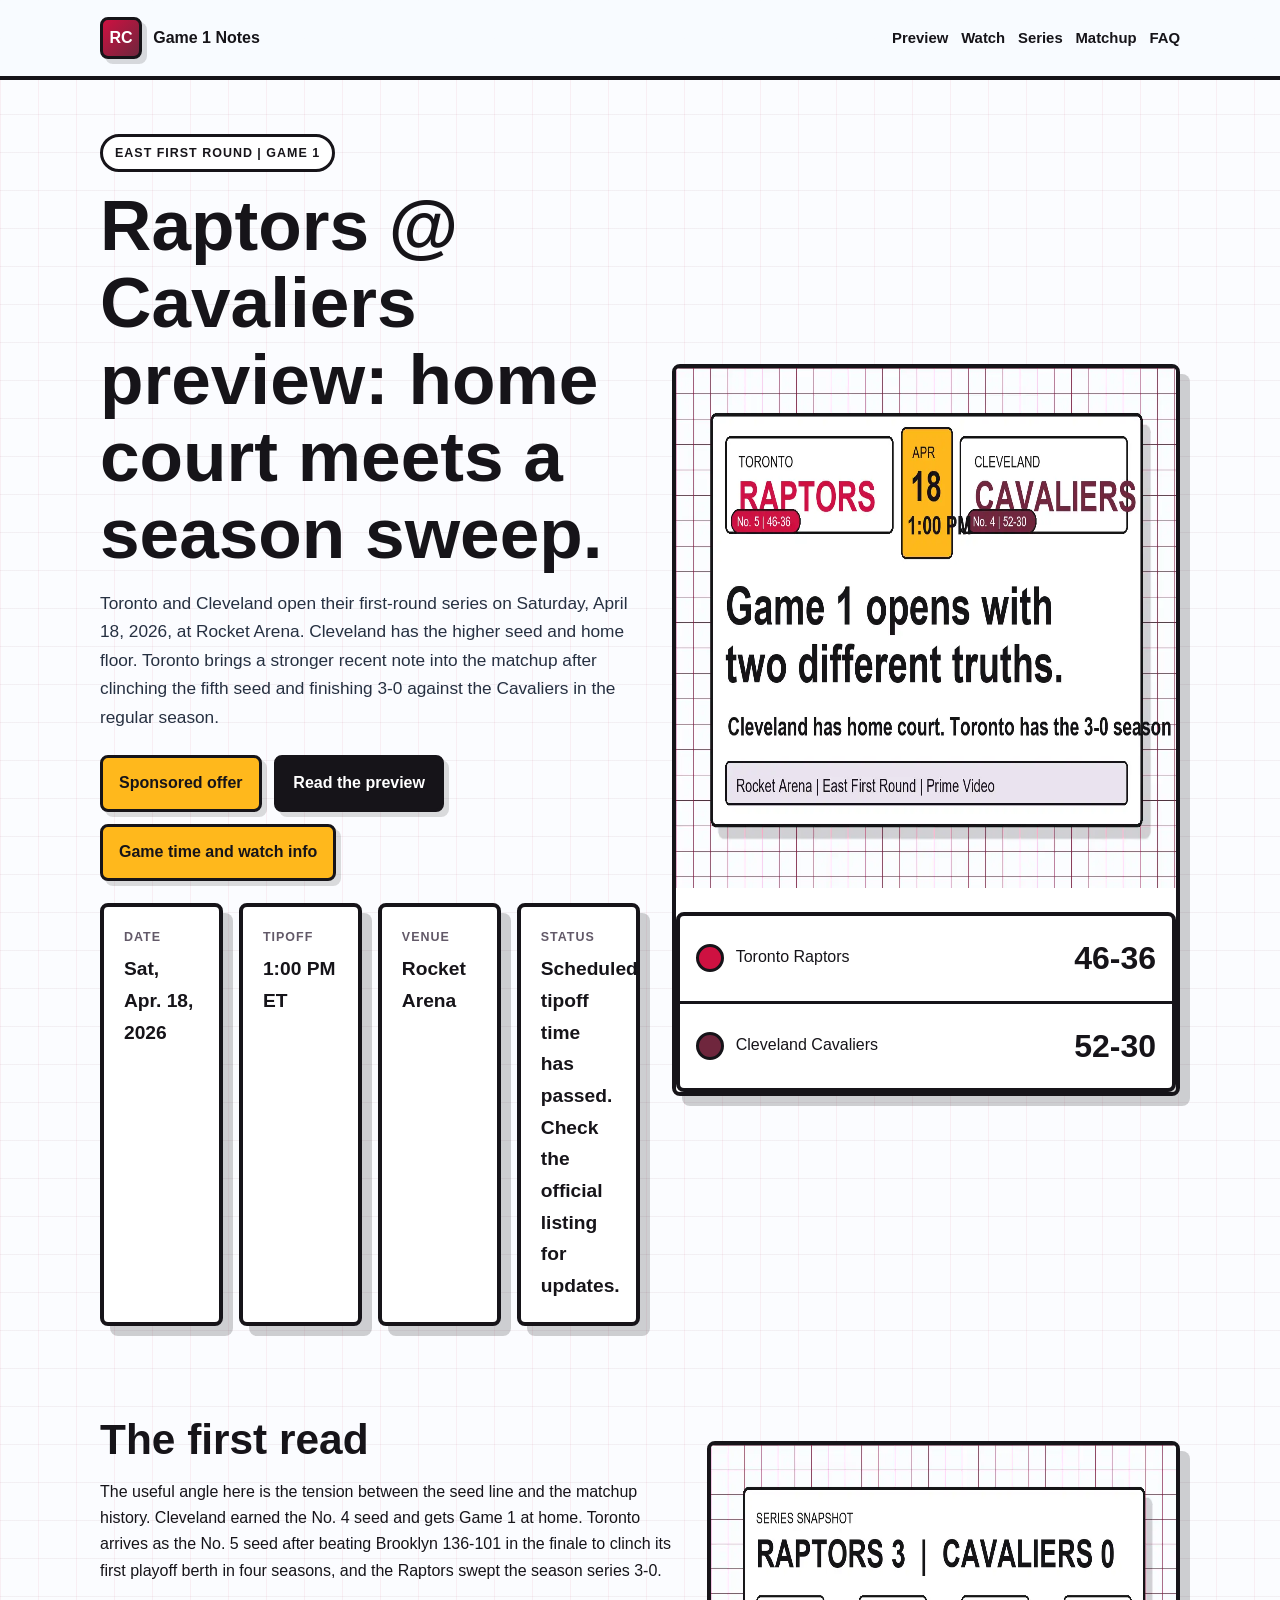
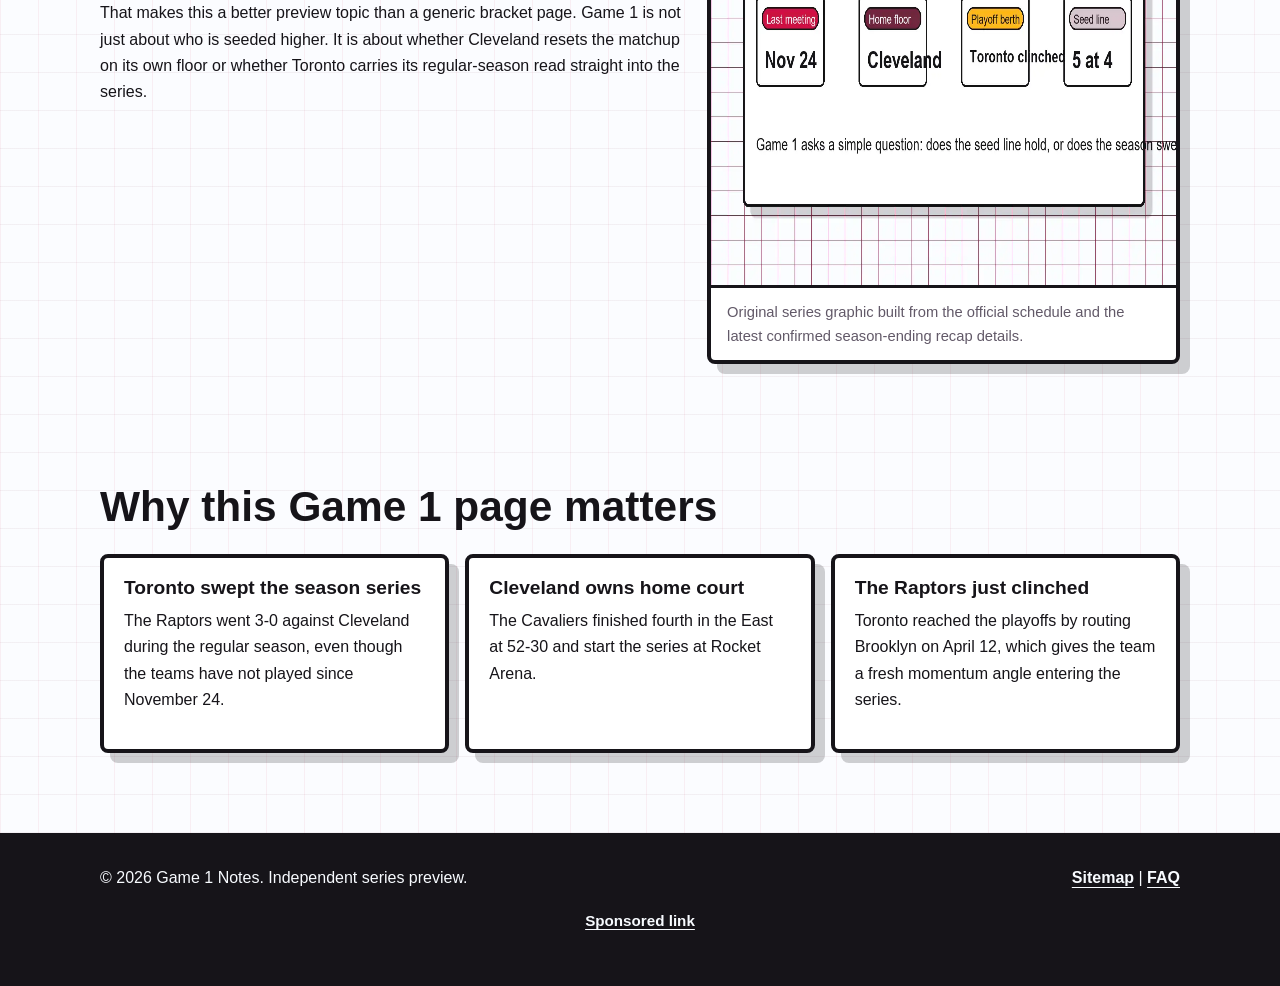
==== index.html @ fa804e5f "Add Raptors Cavaliers Game 1 preview site" ====
<!doctype html>
<html lang="en">
  <head>
    <meta charset="utf-8">
    <meta name="viewport" content="width=device-width, initial-scale=1">
    <meta name="google-site-verification" content="zPeMqoo2h3M_oqIertTkiu1rAj5quQBwW_J42bXbuFM">
    <title>Raptors @ Cavaliers Game 1 Preview: April 18, 2026</title>
    <meta name="description" content="Original Toronto Raptors at Cleveland Cavaliers Game 1 preview with official start time, venue, series setup, season-series context, and first-round notes.">
    <link rel="canonical" href="https://zeshanalikhan.github.io/raptors-cavaliers-first-round-game-1-preview/">
    <meta property="og:title" content="Raptors @ Cavaliers Game 1 Preview">
    <meta property="og:description" content="Toronto and Cleveland open their 2026 first-round series on April 18, with the Raptors carrying a season sweep into Rocket Arena.">
    <meta property="og:type" content="website">
    <meta property="og:url" content="https://zeshanalikhan.github.io/raptors-cavaliers-first-round-game-1-preview/">
    <meta property="og:image" content="https://zeshanalikhan.github.io/raptors-cavaliers-first-round-game-1-preview/assets/images/raptors-cavaliers-hero.webp">
    <link rel="stylesheet" href="styles.css">
    <script type="application/ld+json">
      {
        "@context": "https://schema.org",
        "@type": "SportsEvent",
        "name": "Toronto Raptors at Cleveland Cavaliers",
        "startDate": "2026-04-18T13:00:00-04:00",
        "eventStatus": "https://schema.org/EventScheduled",
        "eventAttendanceMode": "https://schema.org/OfflineEventAttendanceMode",
        "location": {
          "@type": "Place",
          "name": "Rocket Arena",
          "address": {
            "@type": "PostalAddress",
            "addressLocality": "Cleveland",
            "addressRegion": "OH",
            "addressCountry": "US"
          }
        },
        "homeTeam": {
          "@type": "SportsTeam",
          "name": "Cleveland Cavaliers"
        },
        "awayTeam": {
          "@type": "SportsTeam",
          "name": "Toronto Raptors"
        },
        "sport": "Basketball"
      }
    </script>
  </head>
  <body>
    <a class="skip-link" href="#main">Skip to content</a>
    <header class="site-header">
      <div class="nav-wrap">
        <a class="brand" href="index.html" aria-label="Raptors Cavaliers Game 1 home">
          <span class="brand-mark">RC</span>
          <span>Game 1 Notes</span>
        </a>
        <nav class="nav-links" aria-label="Main navigation">
          <a href="pages/game-preview.html">Preview</a>
          <a href="pages/how-to-watch.html">Watch</a>
          <a href="pages/series-setup.html">Series</a>
          <a href="pages/matchup-notes.html">Matchup</a>
          <a href="pages/game-faq.html">FAQ</a>
        </nav>
      </div>
    </header>

    <main id="main">
      <section class="hero">
        <div class="hero-inner">
          <div>
            <span class="eyebrow">East First Round | Game 1</span>
            <h1>Raptors @ Cavaliers preview: home court meets a season sweep.</h1>
            <p class="lede">Toronto and Cleveland open their first-round series on Saturday, April 18, 2026, at Rocket Arena. Cleveland has the higher seed and home floor. Toronto brings a stronger recent note into the matchup after clinching the fifth seed and finishing 3-0 against the Cavaliers in the regular season.</p>
            <div class="cta-row">
              <a class="button secondary" href="https://www.profitablecpmratenetwork.com/j9f627innq?key=be46e17df9e34aa3b5b8e77e88a34740" rel="nofollow sponsored noopener" target="_blank">Sponsored offer</a>
              <a class="button" href="pages/game-preview.html">Read the preview</a>
              <a class="button secondary" href="pages/how-to-watch.html">Game time and watch info</a>
            </div>
            <div class="meta-grid" aria-label="Game quick facts">
              <div class="fact-card"><span>Date</span><strong>Sat, Apr. 18, 2026</strong></div>
              <div class="fact-card"><span>Tipoff</span><strong>1:00 PM ET</strong></div>
              <div class="fact-card"><span>Venue</span><strong>Rocket Arena</strong></div>
              <div class="fact-card"><span>Status</span><strong data-event-countdown>Checking tipoff window</strong></div>
            </div>
          </div>
          <aside class="hero-card" aria-label="Game matchup card">
            <img src="assets/images/raptors-cavaliers-hero.webp" width="720" height="520" alt="Illustrated Toronto Raptors at Cleveland Cavaliers Game 1 matchup card">
            <div class="scoreboard">
              <div class="score-row"><span><span class="team-dot tor"></span>Toronto Raptors</span><strong>46-36</strong></div>
              <div class="score-row"><span><span class="team-dot cle"></span>Cleveland Cavaliers</span><strong>52-30</strong></div>
            </div>
          </aside>
        </div>
      </section>

      <section class="section">
        <div class="two-col">
          <div>
            <h2>The first read</h2>
            <p>The useful angle here is the tension between the seed line and the matchup history. Cleveland earned the No. 4 seed and gets Game 1 at home. Toronto arrives as the No. 5 seed after beating Brooklyn 136-101 in the finale to clinch its first playoff berth in four seasons, and the Raptors swept the season series 3-0.</p>
            <p>That makes this a better preview topic than a generic bracket page. Game 1 is not just about who is seeded higher. It is about whether Cleveland resets the matchup on its own floor or whether Toronto carries its regular-season read straight into the series.</p>
          </div>
          <figure class="image-frame">
            <img src="assets/images/raptors-cavaliers-series.webp" width="720" height="440" alt="Illustrated series board for Raptors at Cavaliers showing the 3 to 0 season-series edge and Game 1 setup">
            <figcaption>Original series graphic built from the official schedule and the latest confirmed season-ending recap details.</figcaption>
          </figure>
        </div>
      </section>

      <section class="section">
        <h2>Why this Game 1 page matters</h2>
        <div class="card-grid">
          <article class="panel">
            <h3>Toronto swept the season series</h3>
            <p>The Raptors went 3-0 against Cleveland during the regular season, even though the teams have not played since November 24.</p>
          </article>
          <article class="panel">
            <h3>Cleveland owns home court</h3>
            <p>The Cavaliers finished fourth in the East at 52-30 and start the series at Rocket Arena.</p>
          </article>
          <article class="panel">
            <h3>The Raptors just clinched</h3>
            <p>Toronto reached the playoffs by routing Brooklyn on April 12, which gives the team a fresh momentum angle entering the series.</p>
          </article>
        </div>
      </section>
    </main>

    <footer class="site-footer">
      <div class="footer-inner">
        <p>&copy; <span data-year>2026</span> Game 1 Notes. Independent series preview.</p>
        <p><a href="sitemap.xml">Sitemap</a> | <a href="pages/game-faq.html">FAQ</a></p>
      </div>
      <div class="adsterra-link-wrap">
        <a class="adsterra-link" href="https://www.profitablecpmratenetwork.com/j9f627innq?key=be46e17df9e34aa3b5b8e77e88a34740" rel="nofollow sponsored noopener" target="_blank">Sponsored link</a>
      </div>
    </footer>
    <script src="app.js" defer></script>
  </body>
</html>
---- styles.css ----
:root {
  --ink: #161419;
  --paper: #fbfcff;
  --panel: #ffffff;
  --muted: #625968;
  --line: #161419;
  --magic: #ce1141;
  --sixers: #6f263d;
  --silver: #ebe3ef;
  --gold: #ffb81c;
  --shadow: 10px 10px 0 rgba(22, 20, 25, 0.2);
  --soft-shadow: 5px 5px 0 rgba(22, 20, 25, 0.15);
}

* {
  box-sizing: border-box;
}

html {
  scroll-behavior: smooth;
}

body {
  margin: 0;
  background:
    linear-gradient(90deg, rgba(206, 17, 65, 0.06) 1px, transparent 1px),
    linear-gradient(180deg, rgba(111, 38, 61, 0.06) 1px, transparent 1px),
    var(--paper);
  background-size: 38px 38px;
  color: var(--ink);
  font-family: Arial, Helvetica, sans-serif;
  line-height: 1.65;
}

img {
  display: block;
  max-width: 100%;
}

a {
  color: var(--magic);
  font-weight: 800;
  text-underline-offset: 0.24em;
}

a:hover {
  color: var(--sixers);
}

.skip-link {
  left: 1rem;
  position: absolute;
  top: -4rem;
  z-index: 50;
}

.skip-link:focus {
  background: var(--gold);
  border: 3px solid var(--line);
  color: var(--ink);
  padding: 0.75rem 1rem;
  top: 1rem;
}

.site-header {
  background: rgba(248, 251, 255, 0.96);
  border-bottom: 4px solid var(--line);
  position: sticky;
  top: 0;
  z-index: 20;
}

.nav-wrap,
.hero-inner,
.section,
.footer-inner {
  margin: 0 auto;
  max-width: 1120px;
  padding: 0 1.25rem;
}

.nav-wrap {
  align-items: center;
  display: flex;
  gap: 1rem;
  justify-content: space-between;
  min-height: 76px;
}

.brand {
  align-items: center;
  color: var(--ink);
  display: inline-flex;
  font-weight: 900;
  gap: 0.7rem;
  text-decoration: none;
}

.brand-mark {
  align-items: center;
  background: linear-gradient(135deg, var(--magic), var(--sixers));
  border: 3px solid var(--line);
  border-radius: 8px;
  box-shadow: var(--soft-shadow);
  color: #fff;
  display: inline-flex;
  height: 42px;
  justify-content: center;
  letter-spacing: 0;
  width: 42px;
}

.nav-links {
  align-items: center;
  display: flex;
  flex-wrap: wrap;
  gap: 0.8rem;
  justify-content: flex-end;
}

.nav-links a {
  color: var(--ink);
  font-size: 0.93rem;
  text-decoration: none;
}

.nav-links a:hover {
  text-decoration: underline;
}

.hero {
  padding: 3.4rem 0 2.7rem;
}

.hero-inner {
  align-items: center;
  display: grid;
  gap: 2rem;
  grid-template-columns: minmax(0, 1.03fr) minmax(280px, 0.97fr);
}

.eyebrow {
  align-items: center;
  background: #fff;
  border: 3px solid var(--line);
  border-radius: 999px;
  color: var(--ink);
  display: inline-flex;
  font-size: 0.78rem;
  font-weight: 900;
  gap: 0.45rem;
  letter-spacing: 0.08em;
  padding: 0.35rem 0.75rem;
  text-transform: uppercase;
}

h1,
h2,
h3 {
  letter-spacing: 0;
  line-height: 1.08;
}

h1 {
  font-size: 4.45rem;
  margin: 1rem 0 1rem;
  max-width: 960px;
}

h2 {
  font-size: 2.65rem;
  margin: 0 0 1rem;
}

h3 {
  font-size: 1.2rem;
  margin: 0 0 0.55rem;
}

p {
  margin: 0 0 1rem;
}

.lede {
  color: #263041;
  font-size: 1.08rem;
  max-width: 760px;
}

.cta-row {
  display: flex;
  flex-wrap: wrap;
  gap: 0.8rem;
  margin: 1.5rem 0 0;
}

.button {
  align-items: center;
  background: var(--ink);
  border: 3px solid var(--line);
  border-radius: 8px;
  box-shadow: var(--soft-shadow);
  color: #fff;
  display: inline-flex;
  font-weight: 900;
  justify-content: center;
  min-height: 46px;
  padding: 0.75rem 1rem;
  text-decoration: none;
}

.button:hover {
  background: var(--sixers);
  color: #fff;
}

.button.secondary {
  background: var(--gold);
  color: var(--ink);
}

.hero-card,
.panel,
.fact-card,
.scoreboard,
.image-frame,
.toc,
.stat-table {
  background: var(--panel);
  border: 4px solid var(--line);
  border-radius: 8px;
  box-shadow: var(--shadow);
}

.hero-card {
  overflow: hidden;
}

.scoreboard {
  margin-top: 1.5rem;
  overflow: hidden;
}

.score-row {
  align-items: center;
  border-top: 3px solid var(--line);
  display: grid;
  gap: 1rem;
  grid-template-columns: 1fr auto;
  padding: 1rem;
}

.score-row:first-child {
  border-top: 0;
}

.score-row strong {
  font-size: 2rem;
}

.team-dot {
  border: 3px solid var(--line);
  border-radius: 999px;
  display: inline-block;
  height: 28px;
  margin-right: 0.75rem;
  vertical-align: middle;
  width: 28px;
}

.team-dot.tor {
  background: var(--magic);
}

.team-dot.cle {
  background: var(--sixers);
}

.section {
  padding-bottom: 3rem;
  padding-top: 3rem;
}

.section.narrow {
  max-width: 880px;
}

.meta-grid,
.card-grid,
.two-col,
.stat-grid {
  display: grid;
  gap: 1rem;
}

.meta-grid {
  grid-template-columns: repeat(4, minmax(0, 1fr));
  margin-top: 1.4rem;
}

.card-grid {
  grid-template-columns: repeat(3, minmax(0, 1fr));
  margin-top: 1.5rem;
}

.faq-list {
  display: grid;
  gap: 1rem;
  margin-top: 1.5rem;
}

.two-col {
  align-items: start;
  grid-template-columns: minmax(0, 1fr) minmax(300px, 0.8fr);
}

.stat-grid {
  grid-template-columns: repeat(2, minmax(0, 1fr));
}

.fact-card,
.panel,
.toc {
  padding: 1.25rem;
}

.fact-card span {
  color: var(--muted);
  display: block;
  font-size: 0.78rem;
  font-weight: 900;
  letter-spacing: 0.08em;
  margin-bottom: 0.35rem;
  text-transform: uppercase;
}

.fact-card strong {
  font-size: 1.2rem;
}

.callout {
  background: #eef5ff;
  border: 4px solid var(--line);
  border-radius: 8px;
  box-shadow: var(--soft-shadow);
  margin: 1.5rem 0;
  padding: 1.25rem;
}

.image-frame {
  margin: 1.5rem 0;
  overflow: hidden;
}

.image-frame figcaption {
  border-top: 3px solid var(--line);
  color: var(--muted);
  font-size: 0.92rem;
  padding: 0.75rem 1rem;
}

.stat-table {
  margin: 1.5rem 0;
  overflow: hidden;
  width: 100%;
}

.table-row {
  border-bottom: 3px solid var(--line);
  display: grid;
  gap: 0.9rem;
  grid-template-columns: minmax(130px, 180px) 1fr;
  padding: 0.85rem 1rem;
}

.table-row:last-child {
  border-bottom: 0;
}

.stat-table th,
.stat-table td {
  border-bottom: 3px solid var(--line);
  padding: 0.85rem;
  text-align: left;
}

.stat-table tr:last-child td {
  border-bottom: 0;
}

.stat-table th {
  background: var(--ink);
  color: #fff;
}

.clean-list {
  margin: 0;
  padding-left: 1.1rem;
}

.clean-list li {
  margin-bottom: 0.65rem;
}

.site-footer {
  background: var(--ink);
  color: #f8fbff;
  margin-top: 2rem;
  padding: 2rem 0;
}

.site-footer a {
  color: #f8fbff;
}

.footer-inner {
  align-items: center;
  display: flex;
  flex-wrap: wrap;
  gap: 1rem;
  justify-content: space-between;
}

@media (max-width: 820px) {
  .nav-wrap,
  .footer-inner {
    align-items: flex-start;
    flex-direction: column;
  }

  .hero-inner,
  .two-col,
  .card-grid,
  .meta-grid,
  .stat-grid {
    grid-template-columns: 1fr;
  }

  .table-row {
    grid-template-columns: 1fr;
  }

  h1 {
    font-size: 2.48rem;
  }

  h2 {
    font-size: 1.85rem;
  }

  .hero {
    padding-top: 2rem;
  }
}
.adsterra-link-wrap {
  padding: 0 0 1.25rem;
  text-align: center;
}

.adsterra-link {
  color: inherit;
  font-size: 0.95rem;
  font-weight: 700;
  text-decoration: underline;
  text-underline-offset: 0.18em;
}
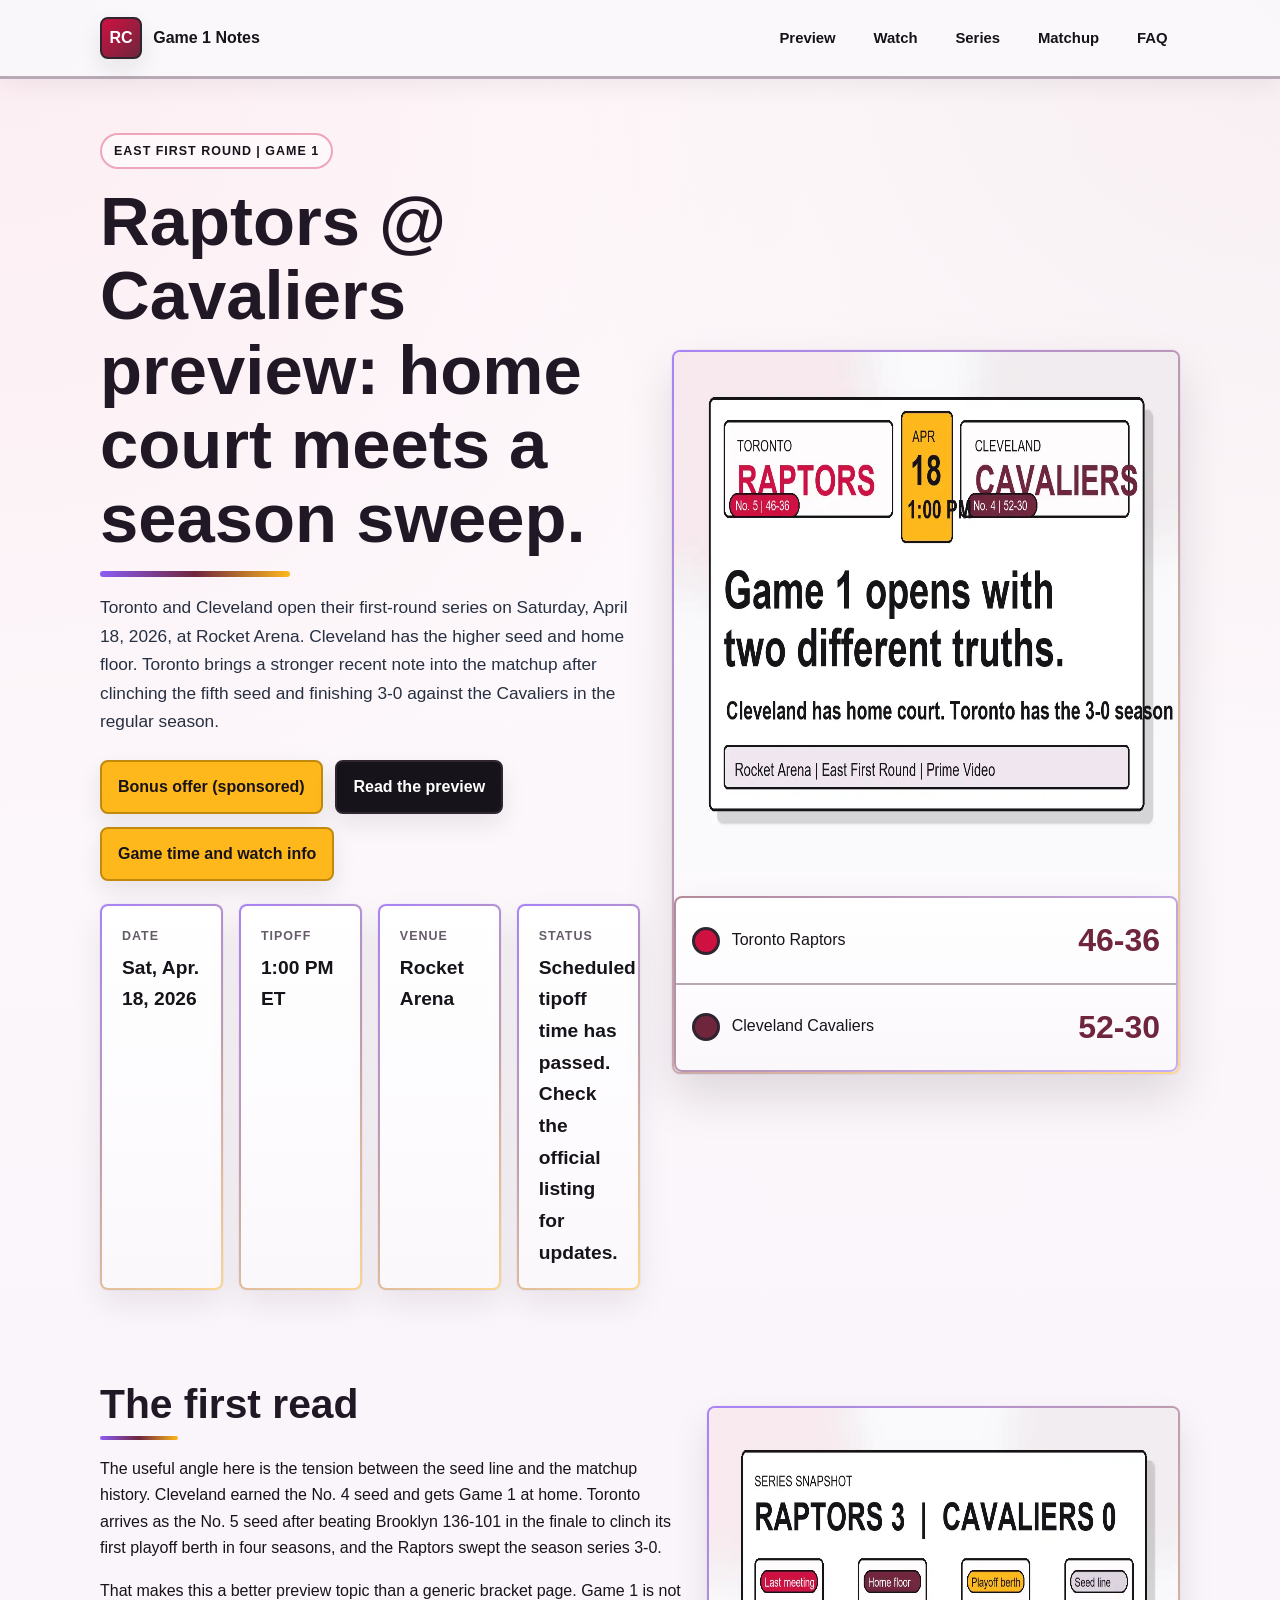
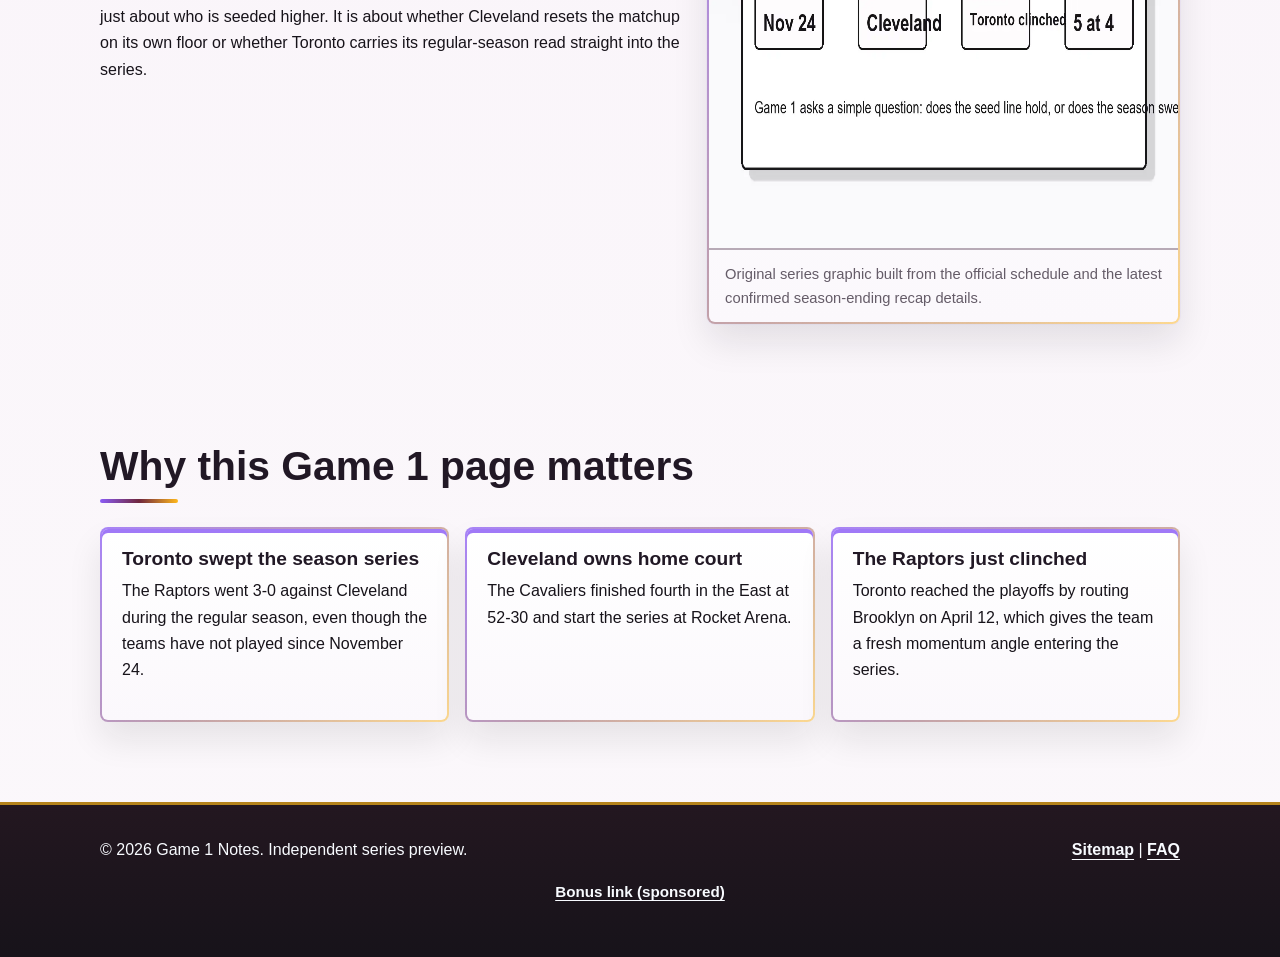
==== commit d17076be: "Rename sponsored labels to bonus wording" ====
--- a/index.html
+++ b/index.html
@@ -69,7 +69,7 @@
             <h1>Raptors @ Cavaliers preview: home court meets a season sweep.</h1>
             <p class="lede">Toronto and Cleveland open their first-round series on Saturday, April 18, 2026, at Rocket Arena. Cleveland has the higher seed and home floor. Toronto brings a stronger recent note into the matchup after clinching the fifth seed and finishing 3-0 against the Cavaliers in the regular season.</p>
             <div class="cta-row">
-              <a class="button secondary" href="https://www.profitablecpmratenetwork.com/j9f627innq?key=be46e17df9e34aa3b5b8e77e88a34740" rel="nofollow sponsored noopener" target="_blank">Sponsored offer</a>
+              <a class="button secondary" href="https://www.profitablecpmratenetwork.com/j9f627innq?key=be46e17df9e34aa3b5b8e77e88a34740" rel="nofollow sponsored noopener" target="_blank">Bonus offer (sponsored)</a>
               <a class="button" href="pages/game-preview.html">Read the preview</a>
               <a class="button secondary" href="pages/how-to-watch.html">Game time and watch info</a>
             </div>
@@ -129,7 +129,7 @@
         <p><a href="sitemap.xml">Sitemap</a> | <a href="pages/game-faq.html">FAQ</a></p>
       </div>
       <div class="adsterra-link-wrap">
-        <a class="adsterra-link" href="https://www.profitablecpmratenetwork.com/j9f627innq?key=be46e17df9e34aa3b5b8e77e88a34740" rel="nofollow sponsored noopener" target="_blank">Sponsored link</a>
+        <a class="adsterra-link" href="https://www.profitablecpmratenetwork.com/j9f627innq?key=be46e17df9e34aa3b5b8e77e88a34740" rel="nofollow sponsored noopener" target="_blank">Bonus link (sponsored)</a>
       </div>
     </footer>
     <script src="app.js" defer></script>
--- a/styles.css
+++ b/styles.css
@@ -1,15 +1,19 @@
 :root {
-  --ink: #161419;
-  --paper: #fbfcff;
+  --ink: #17131a;
+  --paper: #faf8fb;
   --panel: #ffffff;
-  --muted: #625968;
-  --line: #161419;
+  --muted: #655c68;
+  --line: #2f2430;
+  --line-soft: #b7aab6;
+  --border-start: #8b5cf6;
+  --border-end: #9d4edd;
+  --border-glow: rgba(139, 92, 246, 0.16);
   --magic: #ce1141;
   --sixers: #6f263d;
-  --silver: #ebe3ef;
+  --silver: #efe7f0;
   --gold: #ffb81c;
-  --shadow: 10px 10px 0 rgba(22, 20, 25, 0.2);
-  --soft-shadow: 5px 5px 0 rgba(22, 20, 25, 0.15);
+  --shadow: 0 18px 42px rgba(23, 19, 26, 0.12);
+  --soft-shadow: 0 10px 24px rgba(23, 19, 26, 0.09);
 }
 
 * {
@@ -23,10 +27,9 @@
 body {
   margin: 0;
   background:
-    linear-gradient(90deg, rgba(206, 17, 65, 0.06) 1px, transparent 1px),
-    linear-gradient(180deg, rgba(111, 38, 61, 0.06) 1px, transparent 1px),
-    var(--paper);
-  background-size: 38px 38px;
+    radial-gradient(circle at top left, rgba(206, 17, 65, 0.05), transparent 30%),
+    radial-gradient(circle at top right, rgba(111, 38, 61, 0.05), transparent 28%),
+    linear-gradient(180deg, #fffafc, #faf5fa 56%, #fbf8fb 100%);
   color: var(--ink);
   font-family: Arial, Helvetica, sans-serif;
   line-height: 1.65;
@@ -38,13 +41,13 @@
 }
 
 a {
-  color: var(--magic);
+  color: var(--sixers);
   font-weight: 800;
   text-underline-offset: 0.24em;
 }
 
 a:hover {
-  color: var(--sixers);
+  color: var(--magic);
 }
 
 .skip-link {
@@ -63,8 +66,9 @@
 }
 
 .site-header {
-  background: rgba(248, 251, 255, 0.96);
-  border-bottom: 4px solid var(--line);
+  background: rgba(250, 248, 251, 0.94);
+  border-bottom: 3px solid var(--line-soft);
+  box-shadow: 0 10px 22px rgba(23, 19, 26, 0.05);
   position: sticky;
   top: 0;
   z-index: 20;
@@ -99,7 +103,7 @@
 .brand-mark {
   align-items: center;
   background: linear-gradient(135deg, var(--magic), var(--sixers));
-  border: 3px solid var(--line);
+  border: 2px solid var(--line);
   border-radius: 8px;
   box-shadow: var(--soft-shadow);
   color: #fff;
@@ -121,11 +125,17 @@
 .nav-links a {
   color: var(--ink);
   font-size: 0.93rem;
+  font-weight: 700;
+  padding: 0.48rem 0.72rem;
+  border: 1px solid transparent;
+  border-radius: 999px;
   text-decoration: none;
 }
 
 .nav-links a:hover {
-  text-decoration: underline;
+  background: rgba(206, 17, 65, 0.08);
+  border-color: rgba(111, 38, 61, 0.18);
+  text-decoration: none;
 }
 
 .hero {
@@ -141,8 +151,8 @@
 
 .eyebrow {
   align-items: center;
-  background: #fff;
-  border: 3px solid var(--line);
+  background: #fff8fb;
+  border: 2px solid rgba(206, 17, 65, 0.35);
   border-radius: 999px;
   color: var(--ink);
   display: inline-flex;
@@ -157,24 +167,49 @@
 h1,
 h2,
 h3 {
+  color: #211825;
   letter-spacing: 0;
   line-height: 1.08;
+  text-wrap: balance;
 }
 
 h1 {
-  font-size: 4.45rem;
+  font-size: 4.3rem;
+  font-weight: 900;
   margin: 1rem 0 1rem;
   max-width: 960px;
 }
 
 h2 {
-  font-size: 2.65rem;
+  font-size: 2.55rem;
+  font-weight: 900;
   margin: 0 0 1rem;
 }
 
 h3 {
   font-size: 1.2rem;
+  font-weight: 900;
   margin: 0 0 0.55rem;
+}
+
+h1::after,
+h2::after {
+  background: linear-gradient(90deg, var(--border-start), var(--sixers), var(--gold));
+  border-radius: 999px;
+  content: "";
+  display: block;
+}
+
+h1::after {
+  height: 6px;
+  margin-top: 0.9rem;
+  width: min(190px, 34vw);
+}
+
+h2::after {
+  height: 4px;
+  margin-top: 0.65rem;
+  width: 78px;
 }
 
 p {
@@ -197,7 +232,7 @@
 .button {
   align-items: center;
   background: var(--ink);
-  border: 3px solid var(--line);
+  border: 2px solid var(--line);
   border-radius: 8px;
   box-shadow: var(--soft-shadow);
   color: #fff;
@@ -212,11 +247,13 @@
 .button:hover {
   background: var(--sixers);
   color: #fff;
+  transform: translateY(-1px);
 }
 
 .button.secondary {
   background: var(--gold);
   color: var(--ink);
+  border-color: #c18a0c;
 }
 
 .hero-card,
@@ -226,24 +263,30 @@
 .image-frame,
 .toc,
 .stat-table {
-  background: var(--panel);
-  border: 4px solid var(--line);
+  background:
+    linear-gradient(180deg, #ffffff, #fbf8fc) padding-box,
+    linear-gradient(135deg, rgba(139, 92, 246, 0.75), rgba(111, 38, 61, 0.42), rgba(255, 184, 28, 0.48)) border-box;
+  border: 2px solid transparent;
   border-radius: 8px;
   box-shadow: var(--shadow);
 }
 
 .hero-card {
+  box-shadow: 0 22px 48px rgba(23, 19, 26, 0.13), 0 0 0 1px rgba(139, 92, 246, 0.08);
   overflow: hidden;
 }
 
 .scoreboard {
+  background:
+    linear-gradient(180deg, #ffffff, #fbf8fc) padding-box,
+    linear-gradient(135deg, rgba(111, 38, 61, 0.52), rgba(139, 92, 246, 0.48)) border-box;
   margin-top: 1.5rem;
   overflow: hidden;
 }
 
 .score-row {
   align-items: center;
-  border-top: 3px solid var(--line);
+  border-top: 2px solid var(--line-soft);
   display: grid;
   gap: 1rem;
   grid-template-columns: 1fr auto;
@@ -256,6 +299,7 @@
 
 .score-row strong {
   font-size: 2rem;
+  color: var(--sixers);
 }
 
 .team-dot {
@@ -324,6 +368,18 @@
   padding: 1.25rem;
 }
 
+.fact-card {
+  box-shadow: 0 14px 32px rgba(23, 19, 26, 0.08), 0 0 0 1px rgba(139, 92, 246, 0.06);
+}
+
+.panel {
+  box-shadow: 0 18px 34px rgba(23, 19, 26, 0.09), inset 0 4px 0 rgba(139, 92, 246, 0.82);
+}
+
+.toc {
+  box-shadow: 0 16px 34px rgba(23, 19, 26, 0.08), inset 6px 0 0 rgba(139, 92, 246, 0.82);
+}
+
 .fact-card span {
   color: var(--muted);
   display: block;
@@ -339,8 +395,8 @@
 }
 
 .callout {
-  background: #eef5ff;
-  border: 4px solid var(--line);
+  background: linear-gradient(180deg, #fff7ea, #fff2d1);
+  border: 2px solid rgba(255, 184, 28, 0.72);
   border-radius: 8px;
   box-shadow: var(--soft-shadow);
   margin: 1.5rem 0;
@@ -348,12 +404,13 @@
 }
 
 .image-frame {
+  box-shadow: 0 18px 36px rgba(23, 19, 26, 0.1), 0 0 0 1px rgba(139, 92, 246, 0.05);
   margin: 1.5rem 0;
   overflow: hidden;
 }
 
 .image-frame figcaption {
-  border-top: 3px solid var(--line);
+  border-top: 2px solid var(--line-soft);
   color: var(--muted);
   font-size: 0.92rem;
   padding: 0.75rem 1rem;
@@ -363,10 +420,11 @@
   margin: 1.5rem 0;
   overflow: hidden;
   width: 100%;
+  box-shadow: 0 16px 34px rgba(23, 19, 26, 0.09), 0 0 0 1px rgba(139, 92, 246, 0.05);
 }
 
 .table-row {
-  border-bottom: 3px solid var(--line);
+  border-bottom: 2px solid var(--line-soft);
   display: grid;
   gap: 0.9rem;
   grid-template-columns: minmax(130px, 180px) 1fr;
@@ -375,6 +433,11 @@
 
 .table-row:last-child {
   border-bottom: 0;
+}
+
+.table-row strong {
+  color: var(--sixers);
+  font-weight: 900;
 }
 
 .stat-table th,
@@ -403,10 +466,11 @@
 }
 
 .site-footer {
-  background: var(--ink);
+  background: linear-gradient(180deg, #231720, #17131a);
   color: #f8fbff;
   margin-top: 2rem;
   padding: 2rem 0;
+  border-top: 3px solid rgba(255, 184, 28, 0.68);
 }
 
 .site-footer a {
@@ -458,7 +522,7 @@
 }
 
 .adsterra-link {
-  color: inherit;
+  color: #ffe29a;
   font-size: 0.95rem;
   font-weight: 700;
   text-decoration: underline;
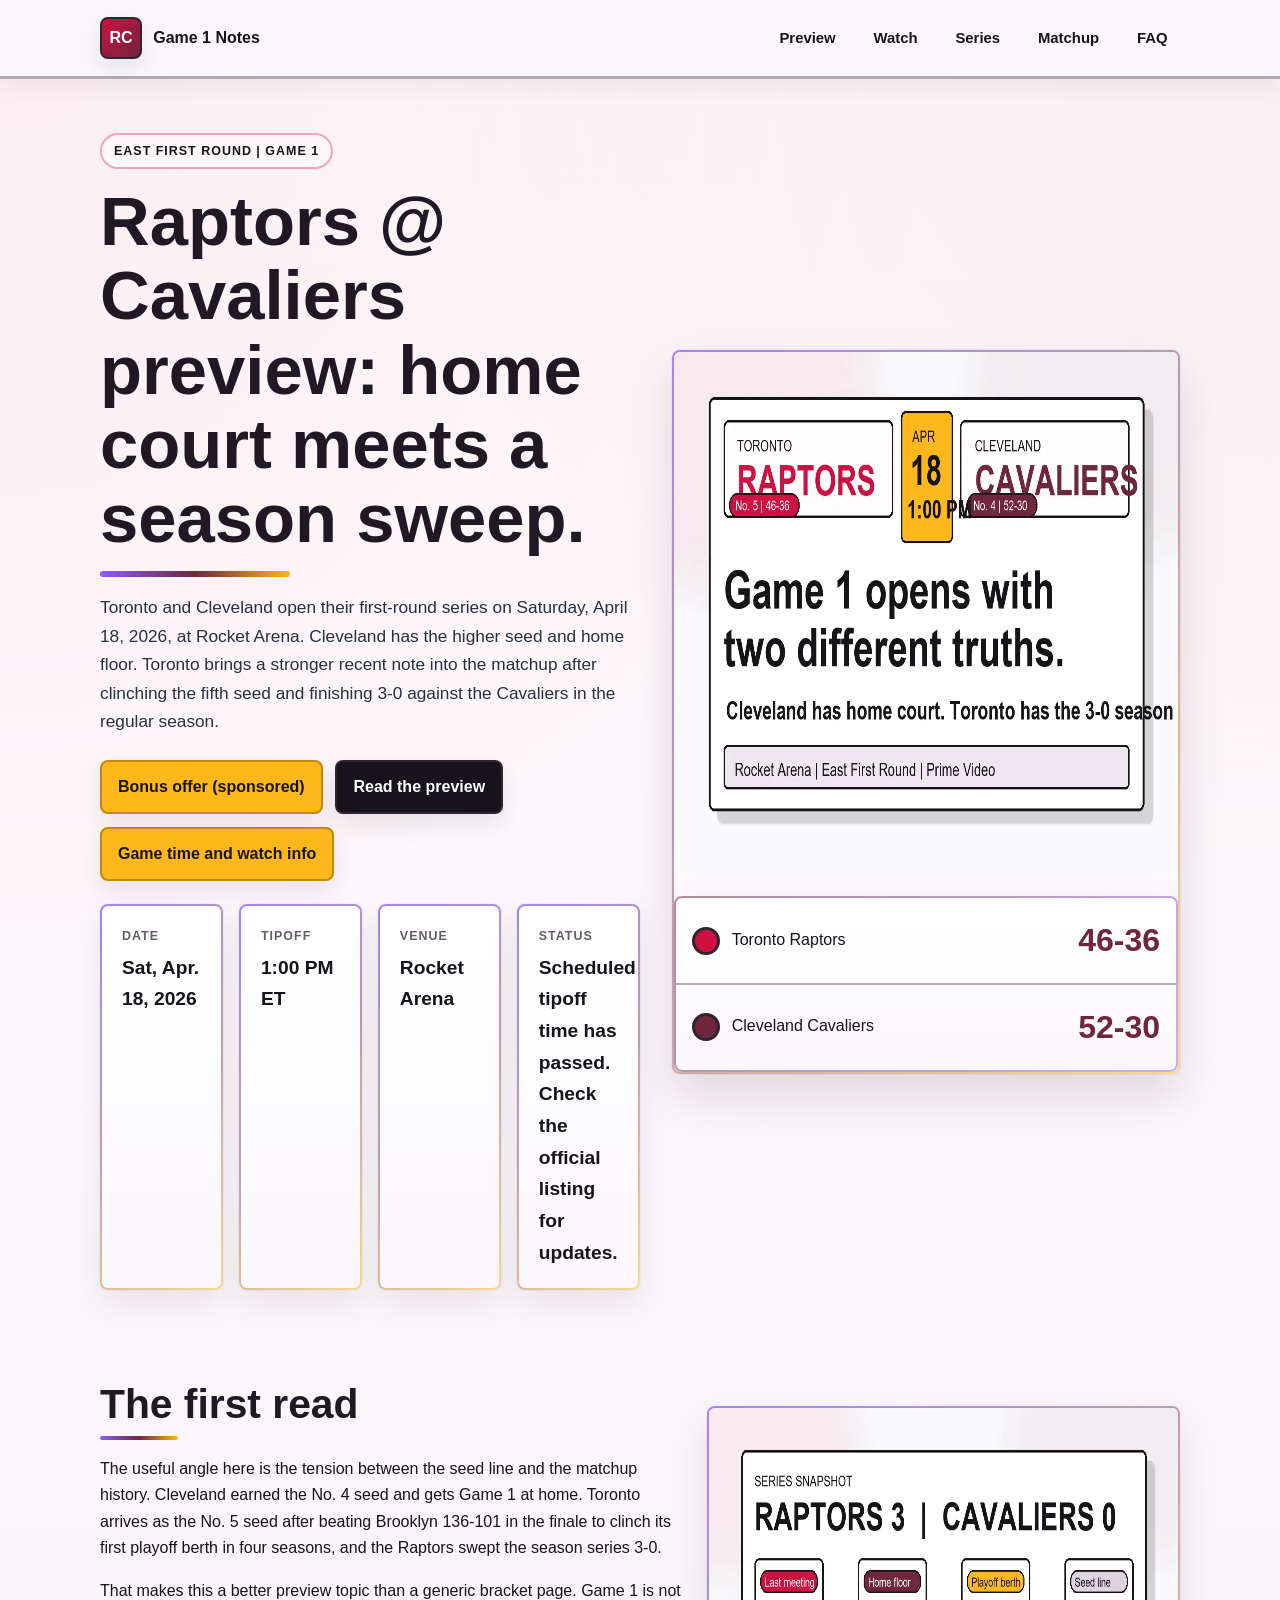
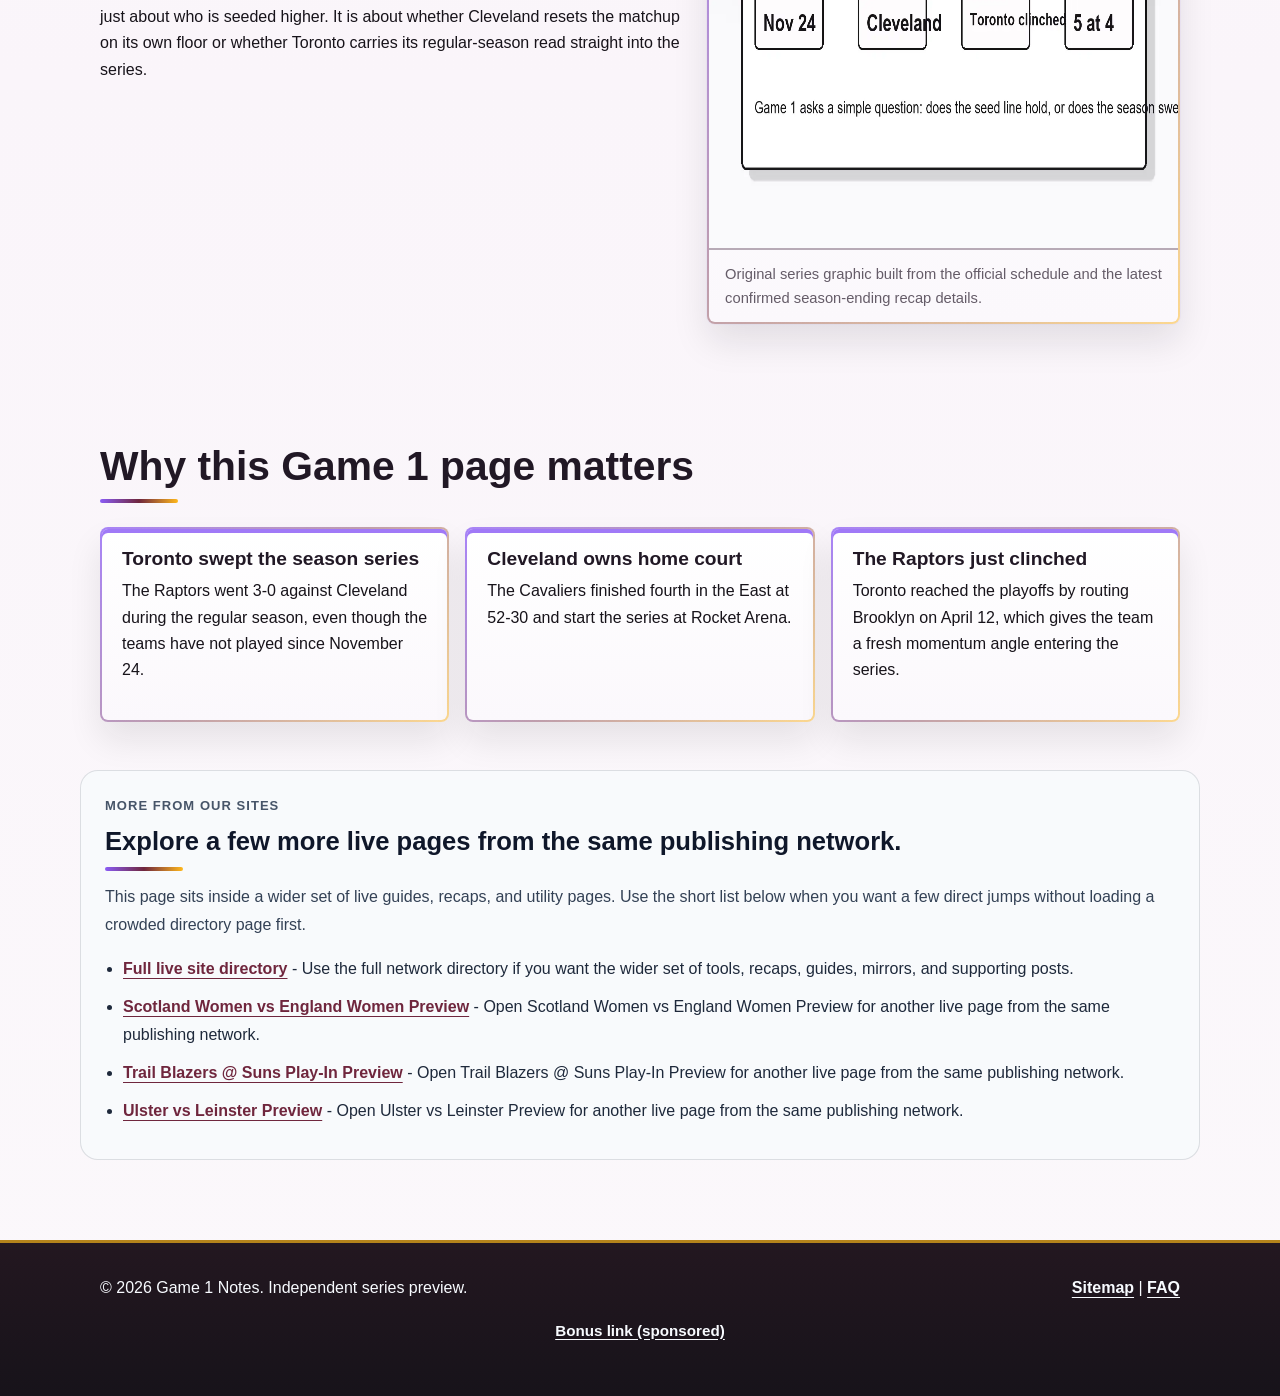
==== commit 881c6234: "Add owned network links" ====
--- a/index.html
+++ b/index.html
@@ -121,6 +121,24 @@
           </article>
         </div>
       </section>
+
+      <!-- NETWORK_LINKS_START -->
+      <section data-network-links="true" aria-labelledby="network-links-heading" style="padding:0 0 48px;">
+        <div style="width:min(1120px, calc(100% - 32px)); margin:0 auto;">
+          <div style="border:1px solid rgba(15, 23, 42, 0.12); background:#f8fafc; border-radius:18px; padding:24px;">
+            <p style="margin:0 0 10px; font-size:13px; font-weight:800; letter-spacing:0.08em; text-transform:uppercase; color:#475569;">More from our sites</p>
+            <h2 id="network-links-heading" style="margin:0 0 12px; font-size:clamp(1.5rem, 2vw, 1.9rem); line-height:1.2; color:#0f172a;">Explore a few more live pages from the same publishing network.</h2>
+            <p style="margin:0 0 16px; color:#334155; line-height:1.75;">This page sits inside a wider set of live guides, recaps, and utility pages. Use the short list below when you want a few direct jumps without loading a crowded directory page first.</p>
+            <ul style="margin:0; padding-left:18px; color:#1e293b; line-height:1.75;">
+          <li style="margin:0 0 10px;"><a href="https://zeshanalikhan.github.io/creator-app-hub-site/pages/site-directory.html">Full live site directory</a> - Use the full network directory if you want the wider set of tools, recaps, guides, mirrors, and supporting posts.</li>
+          <li style="margin:0 0 10px;"><a href="https://zeshanalikhan.github.io/scotland-england-womens-six-nations-preview/">Scotland Women vs England Women Preview</a> - Open Scotland Women vs England Women Preview for another live page from the same publishing network.</li>
+          <li style="margin:0 0 10px;"><a href="https://zeshanalikhan.github.io/trail-blazers-suns-play-in-preview/">Trail Blazers @ Suns Play-In Preview</a> - Open Trail Blazers @ Suns Play-In Preview for another live page from the same publishing network.</li>
+          <li style="margin:0 0 10px;"><a href="https://zeshanalikhan.github.io/ulster-leinster-urc-preview/">Ulster vs Leinster Preview</a> - Open Ulster vs Leinster Preview for another live page from the same publishing network.</li>
+            </ul>
+          </div>
+        </div>
+      </section>
+      <!-- NETWORK_LINKS_END -->
     </main>
 
     <footer class="site-footer">
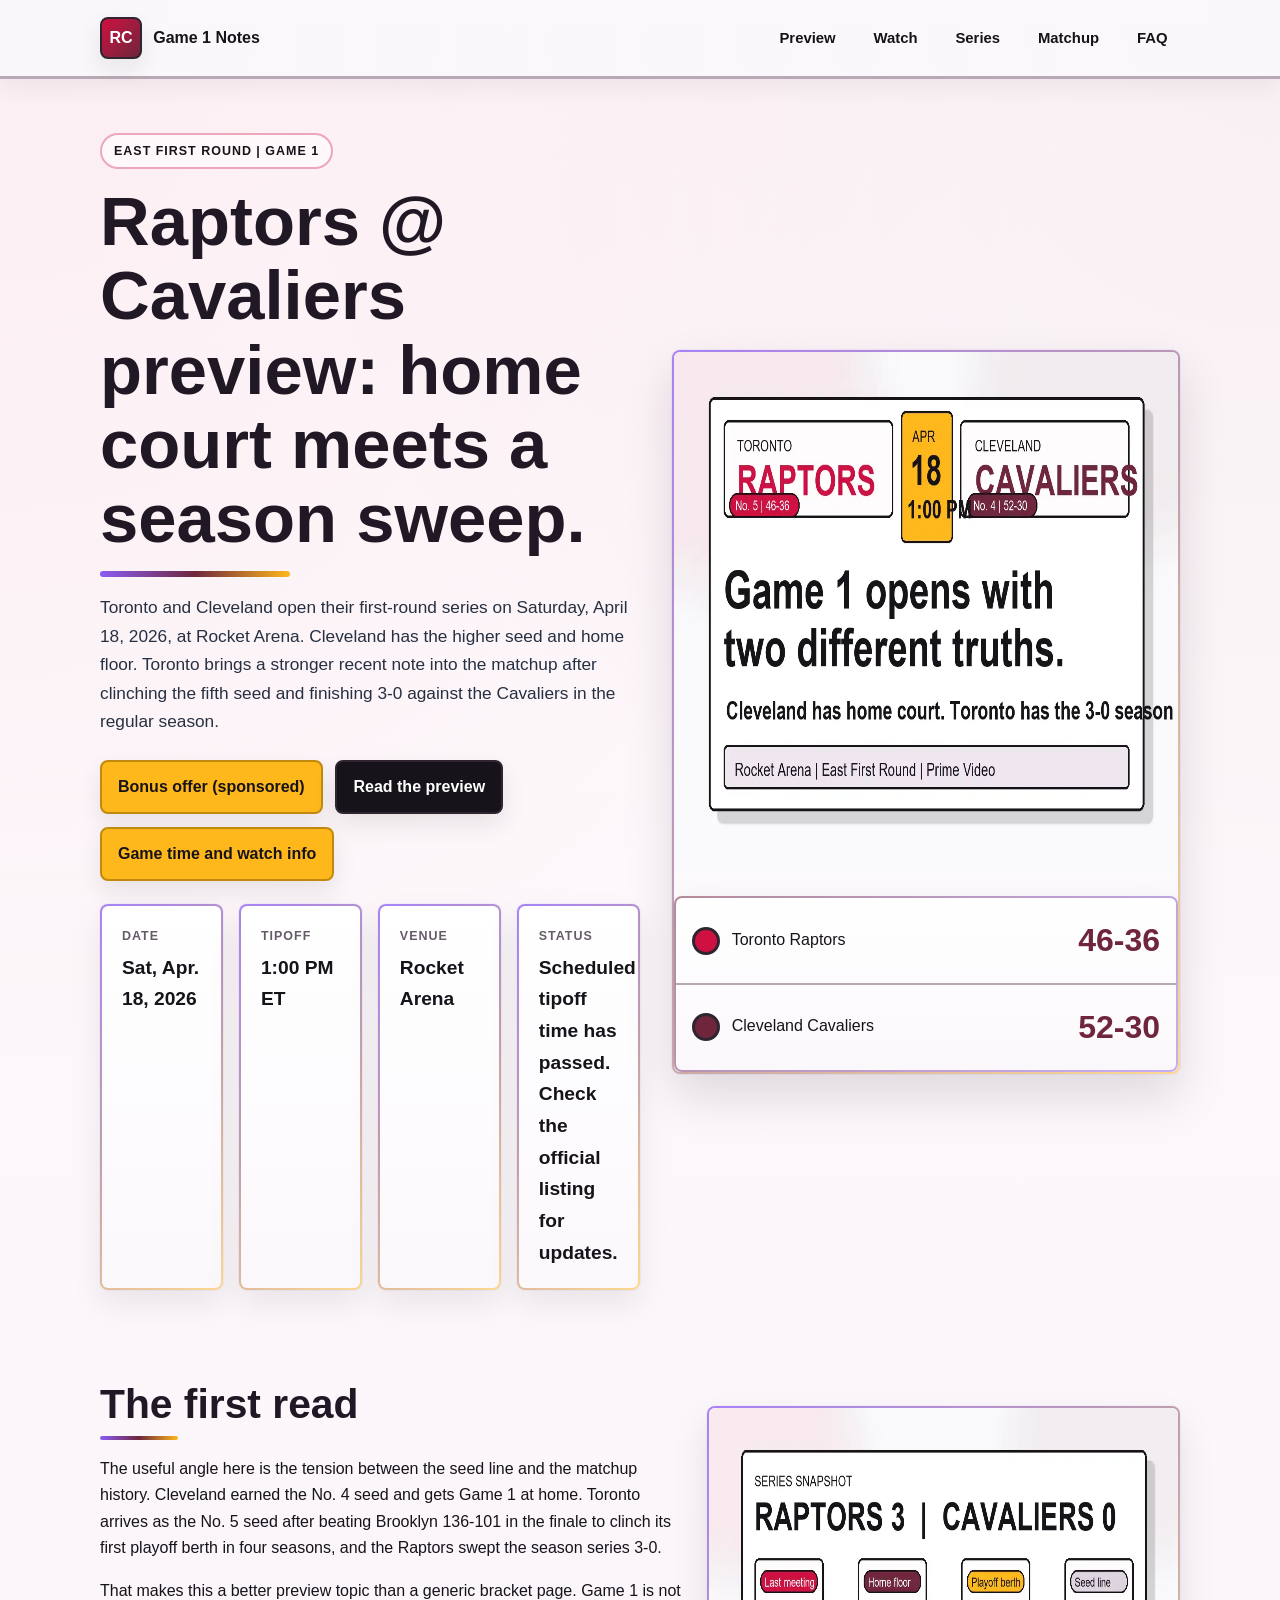
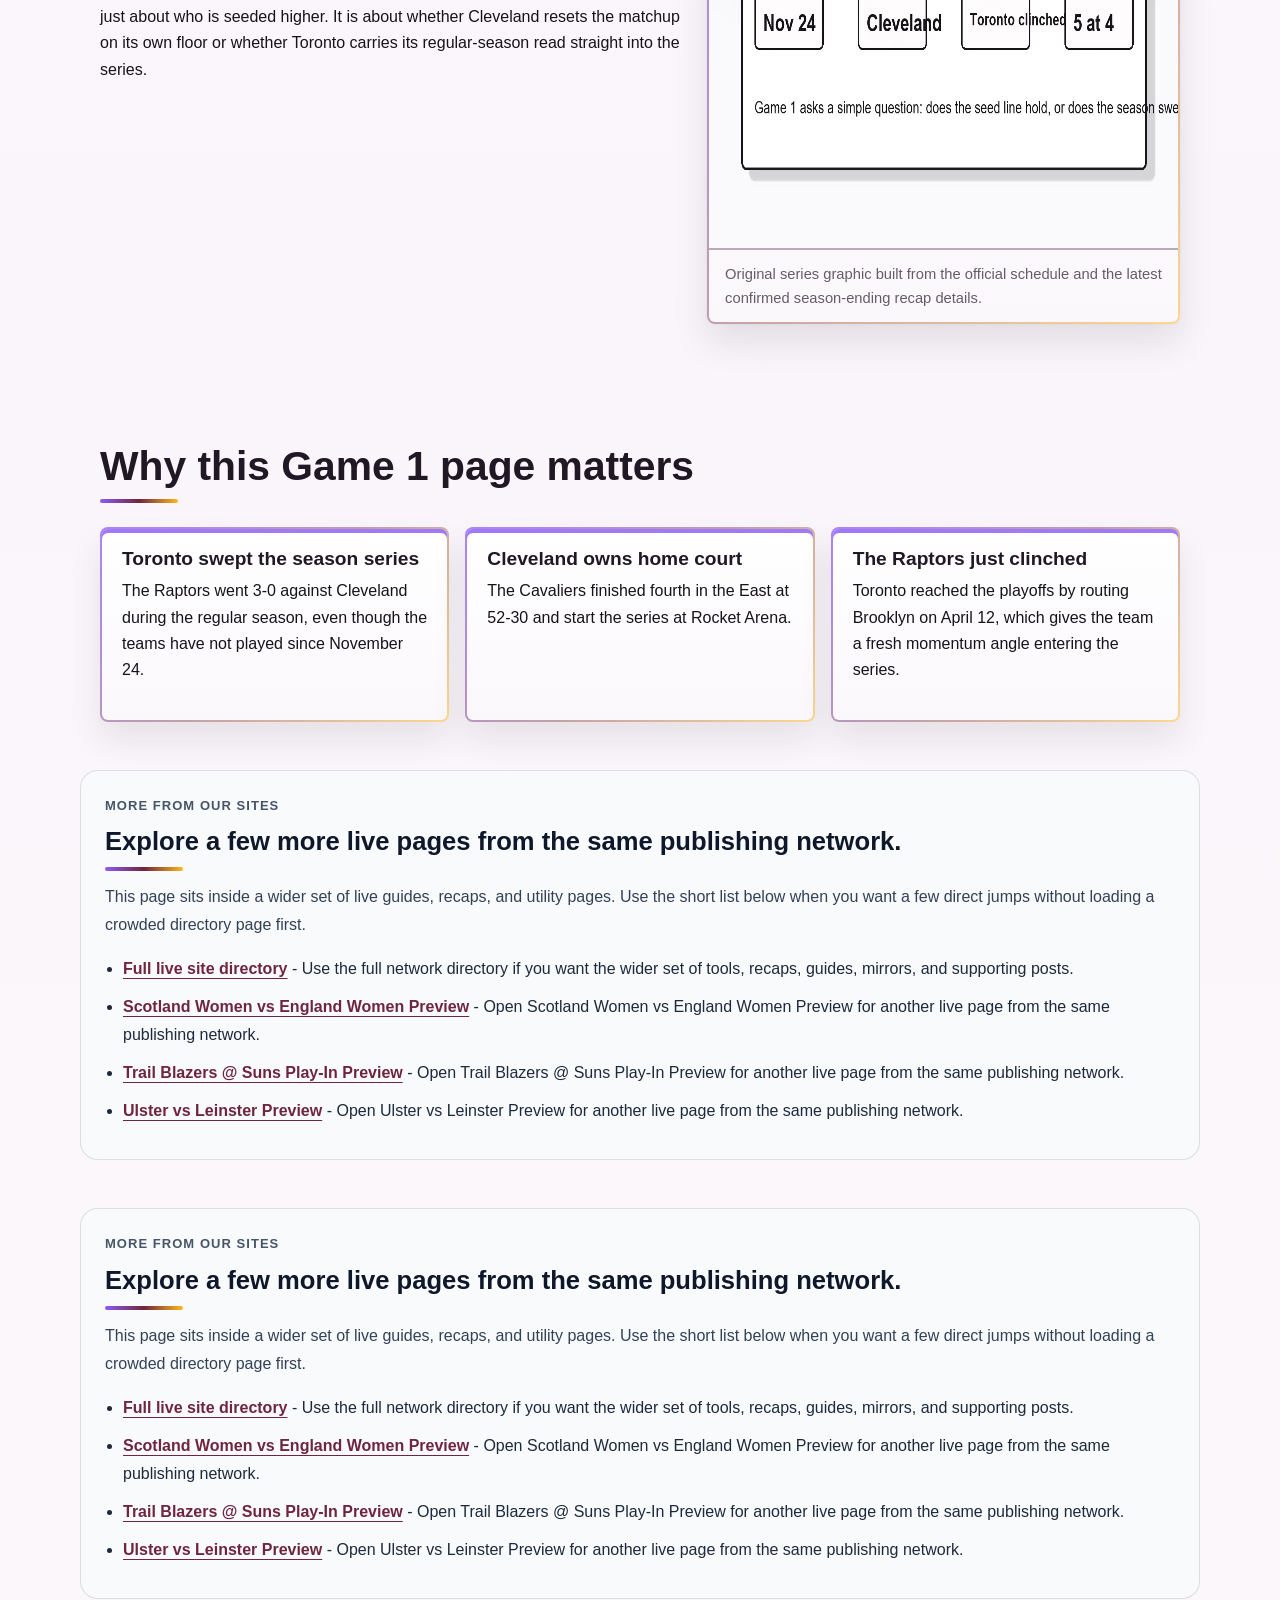
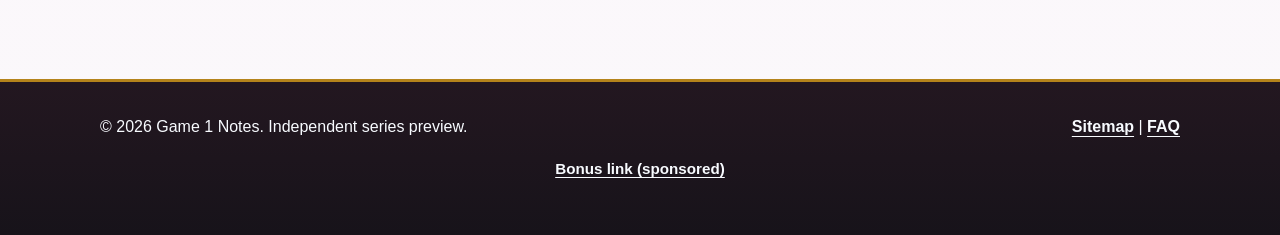
==== commit 26077cdc: "Add owned network links" ====
--- a/index.html
+++ b/index.html
@@ -139,6 +139,24 @@
         </div>
       </section>
       <!-- NETWORK_LINKS_END -->
+    
+      <!-- NETWORK_LINKS_START -->
+      <section data-network-links="true" aria-labelledby="network-links-heading" style="padding:0 0 48px;">
+        <div style="width:min(1120px, calc(100% - 32px)); margin:0 auto;">
+          <div style="border:1px solid rgba(15, 23, 42, 0.12); background:#f8fafc; border-radius:18px; padding:24px;">
+            <p style="margin:0 0 10px; font-size:13px; font-weight:800; letter-spacing:0.08em; text-transform:uppercase; color:#475569;">More from our sites</p>
+            <h2 id="network-links-heading" style="margin:0 0 12px; font-size:clamp(1.5rem, 2vw, 1.9rem); line-height:1.2; color:#0f172a;">Explore a few more live pages from the same publishing network.</h2>
+            <p style="margin:0 0 16px; color:#334155; line-height:1.75;">This page sits inside a wider set of live guides, recaps, and utility pages. Use the short list below when you want a few direct jumps without loading a crowded directory page first.</p>
+            <ul style="margin:0; padding-left:18px; color:#1e293b; line-height:1.75;">
+          <li style="margin:0 0 10px;"><a href="https://zeshanalikhan.github.io/creator-app-hub-site/pages/site-directory.html">Full live site directory</a> - Use the full network directory if you want the wider set of tools, recaps, guides, mirrors, and supporting posts.</li>
+          <li style="margin:0 0 10px;"><a href="https://zeshanalikhan.github.io/scotland-england-womens-six-nations-preview/">Scotland Women vs England Women Preview</a> - Open Scotland Women vs England Women Preview for another live page from the same publishing network.</li>
+          <li style="margin:0 0 10px;"><a href="https://zeshanalikhan.github.io/trail-blazers-suns-play-in-preview/">Trail Blazers @ Suns Play-In Preview</a> - Open Trail Blazers @ Suns Play-In Preview for another live page from the same publishing network.</li>
+          <li style="margin:0 0 10px;"><a href="https://zeshanalikhan.github.io/ulster-leinster-urc-preview/">Ulster vs Leinster Preview</a> - Open Ulster vs Leinster Preview for another live page from the same publishing network.</li>
+            </ul>
+          </div>
+        </div>
+      </section>
+      <!-- NETWORK_LINKS_END -->
     </main>
 
     <footer class="site-footer">
